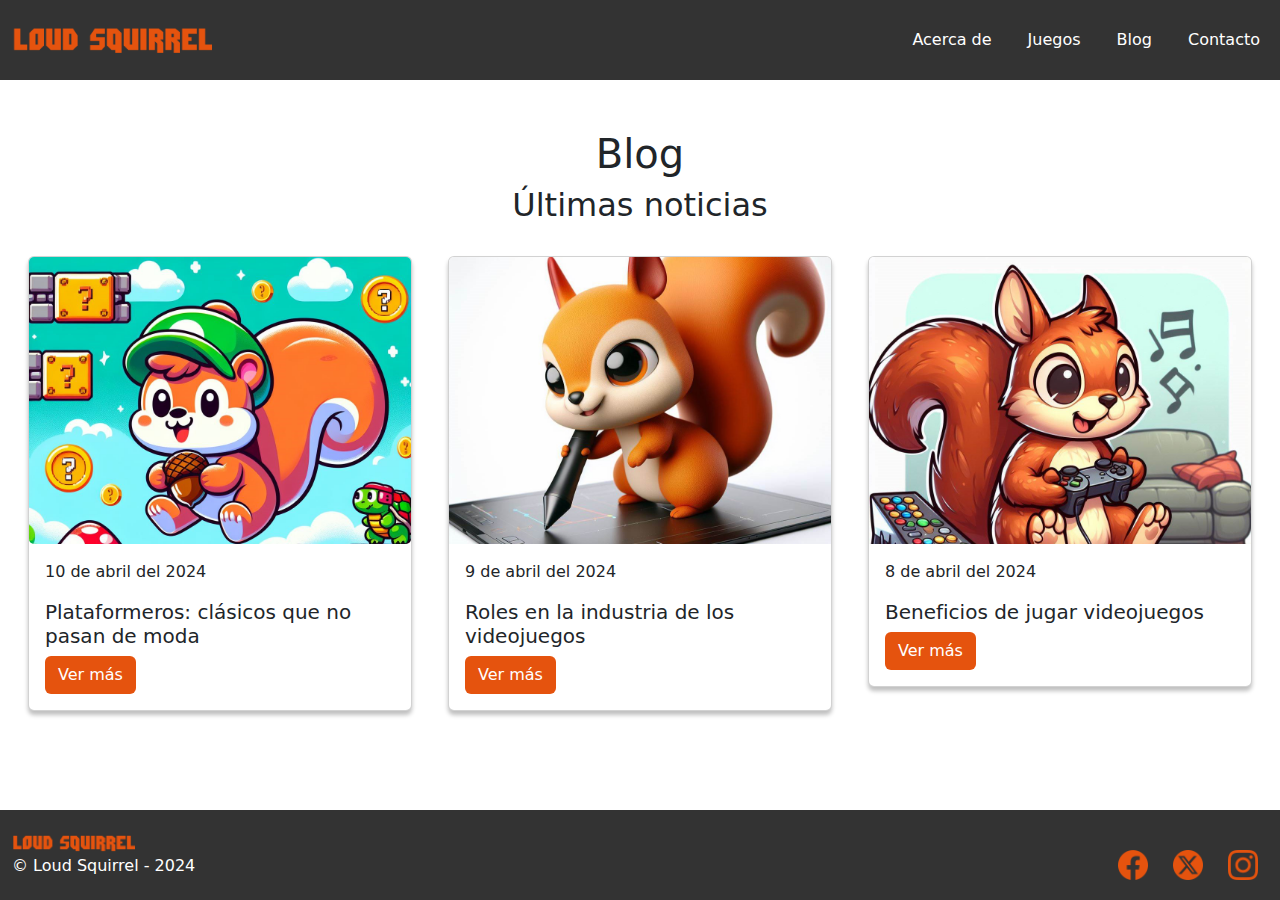
==== public/blog.html @ b3d07eda "Agregar archivos del Proyecto Final" ====
<!DOCTYPE html>
<html lang="es">
  <head>
    <meta charset="UTF-8">
    <meta name="viewport" content="width=device-width, initial-scale=1.0">
    <meta name="description" content="Lee las últimas noticias de la industria de los videojuegos y los últimos lanzamientos del Estudio Loud Squirrel">
    <meta name="keywords" content="videojuegos, estudio de videojuegos, desarrollo de juegos, juegos innovadores, loud squirrel, noticias">
    <title>Blog</title>
    <link rel="stylesheet" href="../CSS/styles.css">
    <script src="https://cdn.jsdelivr.net/npm/bootstrap@5.3.0-alpha1/dist/js/bootstrap.bundle.min.js"></script>
    <link href="https://cdn.jsdelivr.net/npm/bootstrap@5.3.3/dist/css/bootstrap.min.css" rel="stylesheet" integrity="sha384-QWTKZyjpPEjISv5WaRU9OFeRpok6YctnYmDr5pNlyT2bRjXh0JMhjY6hW+ALEwIH" crossorigin="anonymous">
    <link rel="preconnect" href="https://fonts.googleapis.com">
    <link rel="preconnect" href="https://fonts.gstatic.com" crossorigin>
    <link href="https://fonts.googleapis.com/css2?family=Lexend+Giga:wght@100..900&family=Lexend:wght@100..900&display=swap" rel="stylesheet">
    <link rel="stylesheet" href="https://cdnjs.cloudflare.com/ajax/libs/animate.css/4.1.1/animate.min.css"/>
  </head>
  <body class="lexend">
    <header>
      <nav class="navbar navbar-expand-lg bg-color lexend white-text">
        <div class="container-fluid">
          <a class="navbar-brand" href="../index.html">
            <img src="../assets/images/logo.png" alt="Logo con letras color naranja y en mayúsculas con las palabras Loud Squirrel" class="main-logo">
          </a>
          <button class="navbar-toggler" type="button" data-bs-toggle="collapse" data-bs-target="#navbarSupportedContent" aria-controls="navbarSupportedContent" aria-expanded="false" aria-label="Toggle navigation">
            <span class="navbar-toggler-icon"></span>
          </button>
          <div class="collapse navbar-collapse" id="navbarSupportedContent">
            <ul class="navbar-nav ms-auto">
              <li class="nav-item white-text">
                <a class="nav-link" href="./about.html">Acerca de</a>
              </li>
              <li class="nav-item white-text">
                <a class="nav-link" href="./games.html">Juegos</a>
              </li>
              <li class="nav-item white-text">
                <a class="nav-link" href="./blog.html">Blog</a>
              </li>
              <li class="nav-item white-text">
                <a class="nav-link" href="./contact.html">Contacto</a>
              </li>
            </ul>
          </div>
        </div>
      </nav>
    </header>
    <main>
      <div class="title">
        <h1 style="text-align: center;">Blog</h1>
      </div>
      <div class="news container-fluid content">
        <h2 style="text-align: center;">Últimas noticias</h2><br>
        <!--Contenedor para las entradas más recientes del blog-->
        <div class="row row-cols-1 row-cols-md-3 g-1 justify-content-center">
          <div class="col">
            <div class="card" style="width: 24rem;">
              <img src="../assets/images/blog1.jpeg" class="card-img-top card-img" alt="ardilla de caricatura en un mundo de videojuegos">
              <div class="card-body">
                <p class="card-text">10 de abril del 2024</p>
                <h5 class="card-title">Plataformeros: clásicos que no pasan de moda</h5>
                <a href="./article1.html" class="btn btn-color">Ver más</a>
              </div>
            </div>
          </div>
          <div class="col">
            <div class="card" style="width: 24rem;">
              <img src="../assets/images/blog2.jpeg" class="card-img-top" alt="ardilla dibujando con una tableta gráfica">
              <div class="card-body">
                <p class="card-text">9 de abril del 2024</p>
                <h5 class="card-title">Roles en la industria de los videojuegos</h5>
                <a href="./article2.html" class="btn btn-color">Ver más</a>
              </div>
            </div>
          </div>
          <div class="col">
            <div class="card" style="width: 24rem;">
              <img src="../assets/images/blog3.jpeg" class="card-img-top" alt="ardilla jugando videojuegos">
              <div class="card-body">
                <p class="card-text">8 de abril del 2024</p>
                <h5 class="card-title">Beneficios de jugar videojuegos</h5>
                <a href="./article3.html" class="btn btn-color">Ver más</a>
              </div>
            </div>
          </div>  
        </div> 
      </div>
    </main>
    <footer class="footer-container">
      <div class="container-fluid">
        <div class="row">
          <div class="col-md-6">
            <div class="footer-content d-flex flex-column align-items-start">
              <div class="footer-logo mb-2">
                <img src="../assets/images/logo.png" alt="Logo con letras color naranja y en mayúsculas con las palabras Loud Squirrel" height="50">
                <p class="m-0">© Loud Squirrel - 2024</p>
              </div>
            </div>
          </div>
          <div class="col-md-6">
            <div class="social-media text-md-end">
              <a href="https://www.facebook.com/epicgames" target="_blank"><img src="../assets/images/facebook.png" alt="Logo de Facebook" height="30"></a>
              <a href="https://x.com/epicgames" target="_blank"><img src="../assets/images/twitter.png" alt="Logo de X" height="30"></a>
              <a href="https://www.instagram.com/epicgames/" target="_blank"><img src="../assets/images/instagram.png" alt="Logo de Instagram" height="30"></a>
            </div>
          </div>
        </div>
      </div>
    </footer>
  </body>
</html>
---- CSS/styles.css ----
body {
  margin: 0;
  padding: 0;
  height: 100%;
  display: flex;
  flex-direction: column;
}

.poster, .card {
  margin: auto;
  box-shadow: 0px 4px 4px 0px rgba(0, 0, 0, 0.25);
}

.parragraph {
  font: "Lexend", sans-serif auto normal;
  font-size: 25px;
  font-weight: 300;
  line-height: normal;
  text-align: justify;
  margin: 20px;
}

h4 {
  text-align: center;
}

html, body {
  height: 100%;
  margin: 0;
}

main {
  flex: 1;
}

.poster {
  border-radius: 10px !important;
  border: rgba(0, 0, 0, 0) !important;
}

.logo {
  height: 20px;
  display: flex;
  flex-direction: column;
}

.main-logo {
  width: 200px;
}

.title {
  margin-top: 50px;
}

.content {
  margin-bottom: 60px;
}

.form {
  margin: 50px;
}

.form-control {
  border-color: #E5530E !important;
}

.game-card {
  border: none !important;
  box-shadow: none !important;
}

nav {
  height: 80px;
}
nav ul {
  margin: 0;
  padding: 0;
}
nav ul li {
  display: inline-block;
  margin-left: 20px;
}
nav ul li a {
  color: #fff !important;
  text-decoration: none;
  font-size: 18px;
}
nav ul li a:hover {
  color: #E5530E !important;
}

.navbar {
  background-color: #333 !important;
  z-index: 10;
}

.nav-item {
  background-color: #333 !important;
}

footer {
  background-color: #333 !important;
  padding: 20px 0;
  color: #fff;
  justify-content: space-between;
  margin-top: auto;
  height: 10%;
}
footer .logo {
  display: flex;
  align-items: center;
}
footer .logo img {
  height: 50px;
  margin-left: 20px;
}
footer .social-media {
  margin-top: 20px;
  gap: 10px;
  text-align: right;
}
footer .social-media a {
  display: inline-block;
  margin: 0 10px;
}
footer .social-media a img {
  height: 30px;
}

.footer-container {
  padding: 20px 0;
}

.footer-logo img {
  height: 20px;
  margin-right: 10px;
}

@media (max-width: 576px) {
  .footer-content {
    flex-direction: column;
    align-items: flex-start;
  }
}
.footer-content {
  display: flex;
  justify-content: space-between;
  align-items: center;
}

.news {
  display: grid;
  grid-template-columns: 3;
}

.bg-color {
  background-color: #333 !important;
}

.white-text {
  color: white !important;
}

.lexend {
  font: "Lexend", sans-serif auto normal;
}

.btn-color {
  background-color: #E5530E !important;
  color: #fff !important;
}

.black-bg {
  background-color: #040C17;
}

.btn-main {
  width: 20% !important;
}

input::selection, textarea::selection {
  background-color: #4f9912;
  color: #fff;
}

.home {
  display: grid;
  grid-template-columns: 1fr 1fr;
  gap: 20px;
}

.text-content {
  display: flex;
  flex-direction: column;
  justify-content: center;
}

.description {
  margin: 20px;
  font-size: 180%;
}

.image-container img {
  max-width: 100%;
  height: auto;
  padding: 10%;
}

.container-full {
  height: 100vh;
}

/*# sourceMappingURL=styles.css.map */
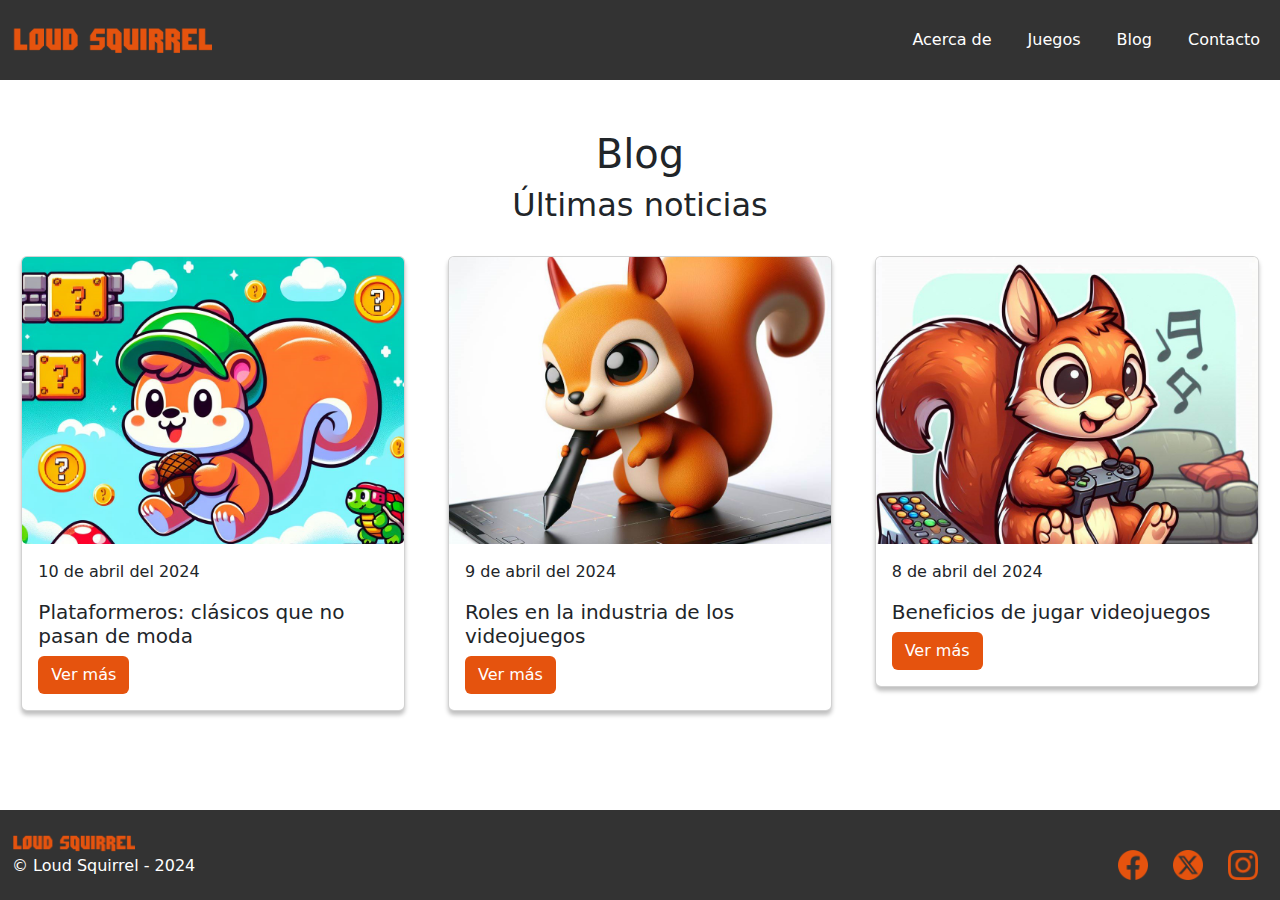
==== commit 580d1ada: "Correciones menores" ====
--- a/public/blog.html
+++ b/public/blog.html
@@ -50,7 +50,7 @@
       <div class="news container-fluid content">
         <h2 style="text-align: center;">Últimas noticias</h2><br>
         <!--Contenedor para las entradas más recientes del blog-->
-        <div class="row row-cols-1 row-cols-md-3 g-1 justify-content-center">
+        <div class="row row-cols-1 row-cols-md-3 g-4 justify-content-center">
           <div class="col">
             <div class="card" style="width: 24rem;">
               <img src="../assets/images/blog1.jpeg" class="card-img-top card-img" alt="ardilla de caricatura en un mundo de videojuegos">
